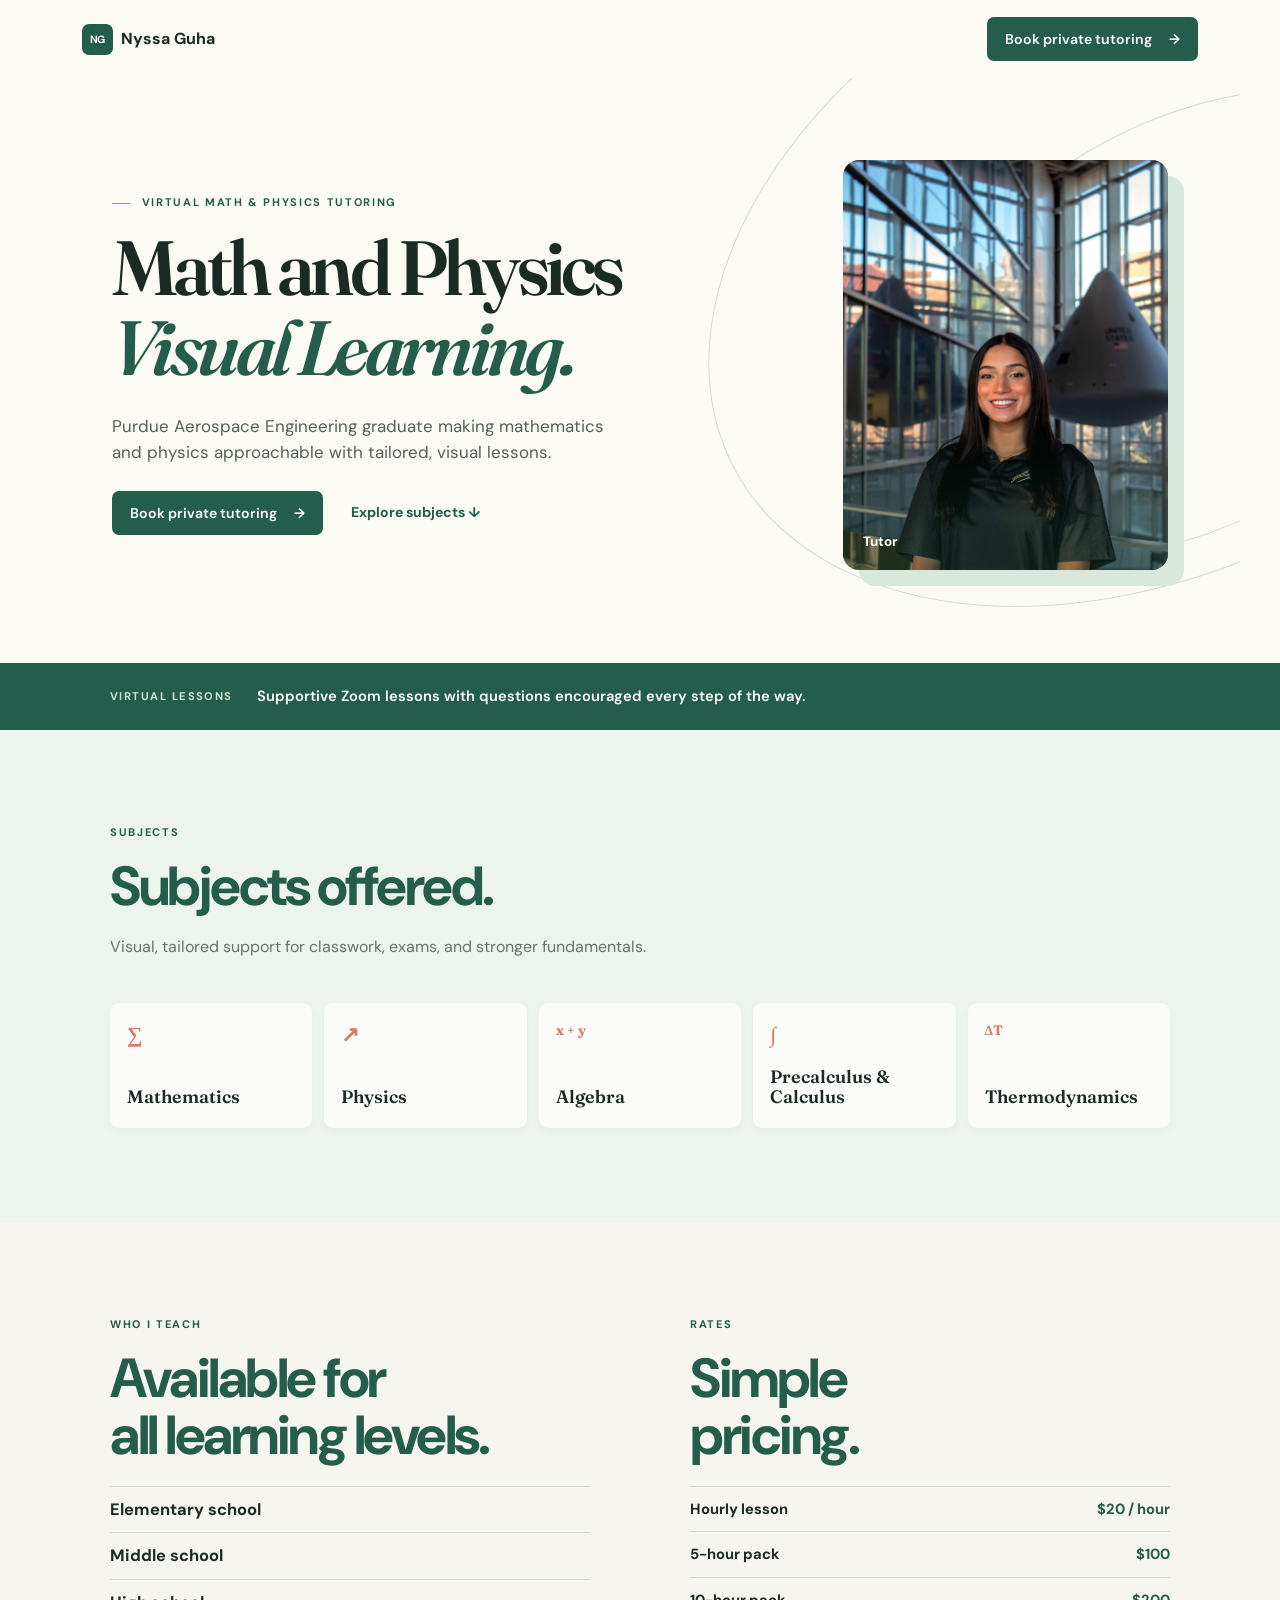
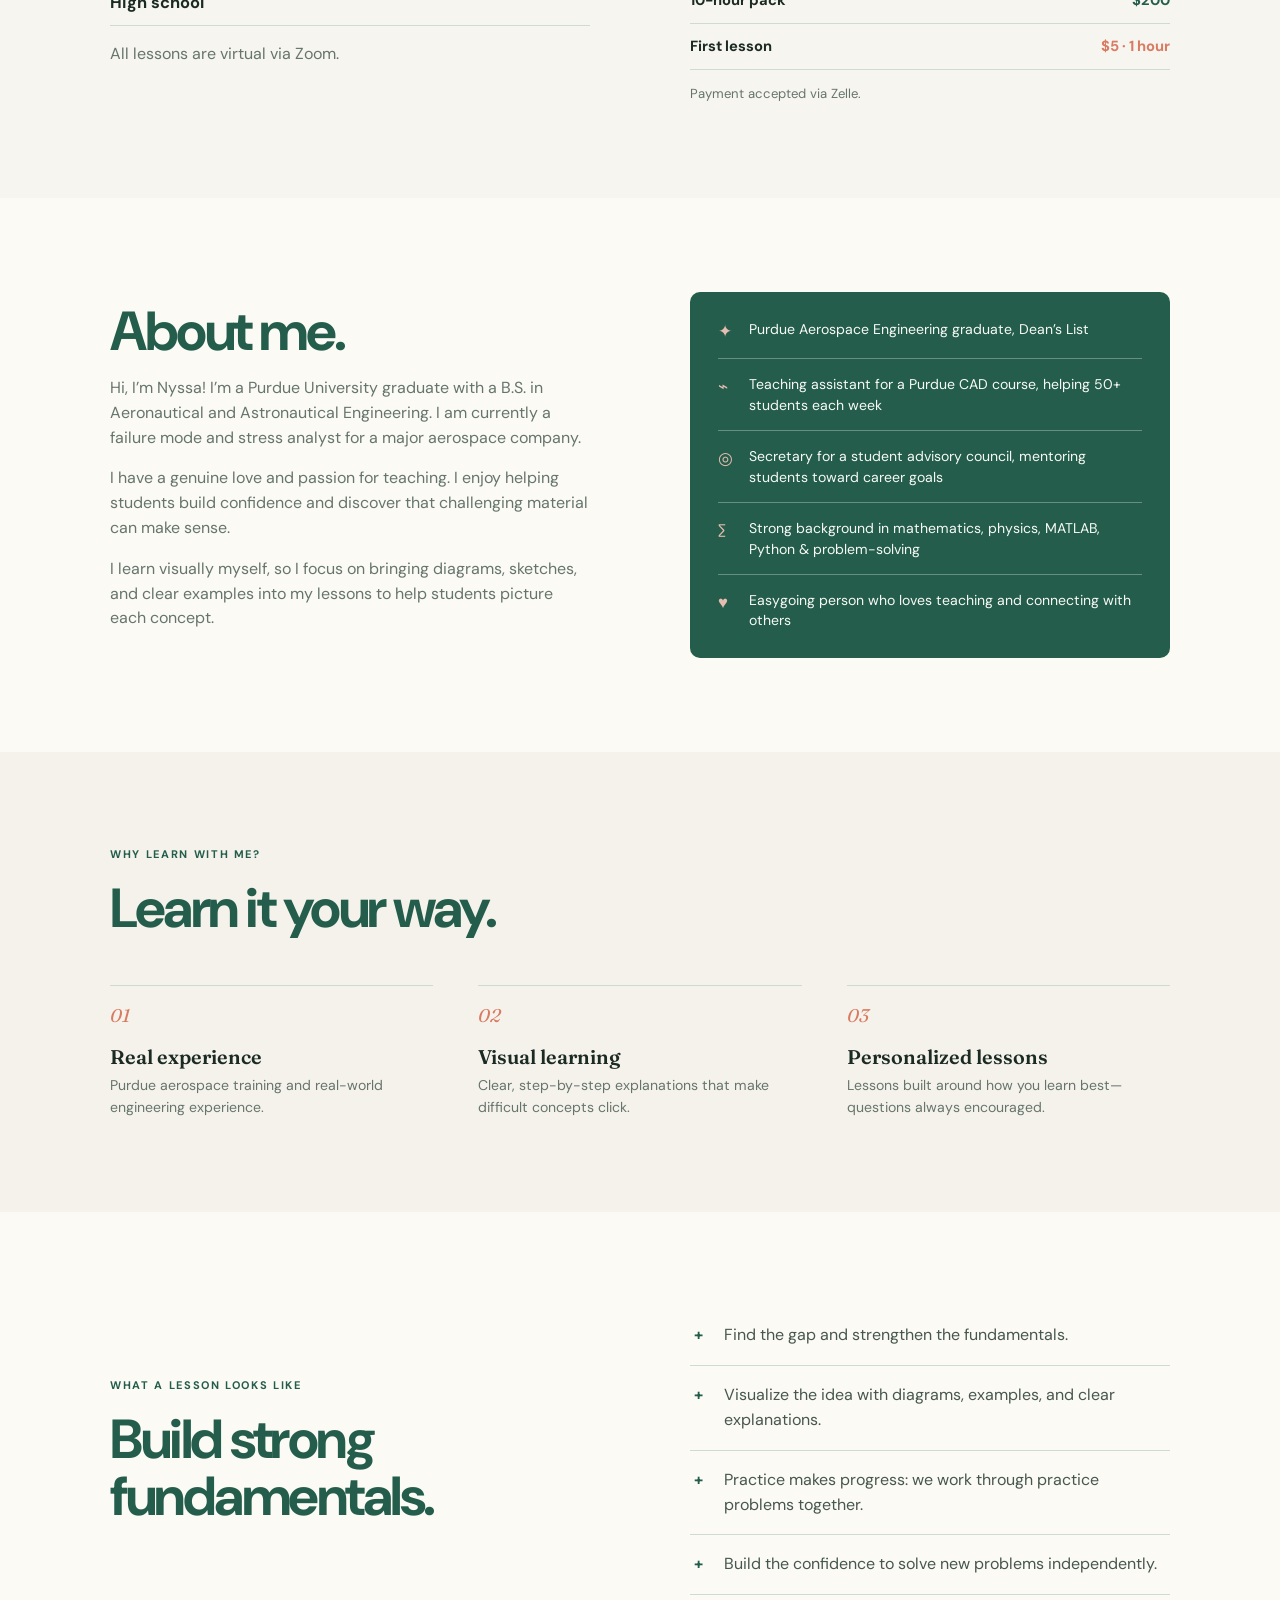
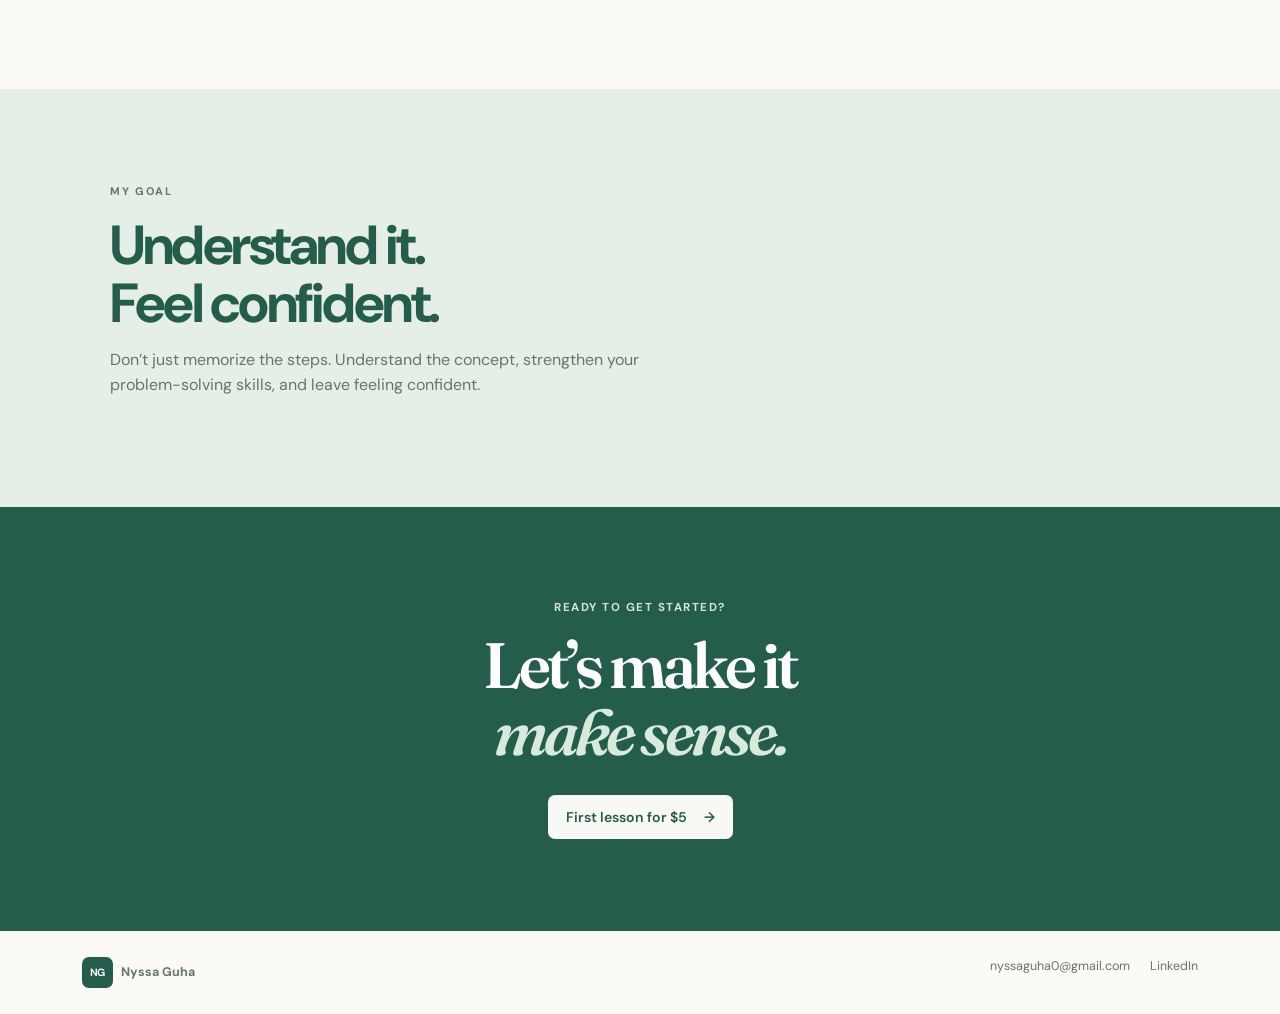
==== index.html @ 618f4556 "Add files via upload" ====
<!doctype html>
<html lang="en">
<head>
  <meta charset="utf-8"><meta name="viewport" content="width=device-width, initial-scale=1">
  <title>Nyssa Guha | Math & Physics Tutoring</title>
  <meta name="description" content="Virtual visual math and physics tutoring with Purdue Aerospace Engineer Nyssa Guha.">
  <link rel="preconnect" href="https://fonts.googleapis.com"><link rel="preconnect" href="https://fonts.gstatic.com" crossorigin>
  <link href="https://fonts.googleapis.com/css2?family=DM+Sans:wght@400;500;600;700&family=Fraunces:opsz,wght@9..144,600;9..144,700&display=swap" rel="stylesheet"><link rel="stylesheet" href="style.css"><link rel="stylesheet" href="hero.css">
</head>
<body>
  <header class="site-header"><a class="brand" href="index.html"><span>NG</span> Nyssa Guha</a><a class="button" href="booking.html">Book private tutoring <span>→</span></a></header>
  <main>
    <section class="hero">
      <div class="hero-orbit orbit-one"></div><div class="hero-orbit orbit-two"></div><div class="orbit-dot"></div>
      <div class="hero-copy">
        <p class="eyebrow"><span></span> Virtual math &amp; physics tutoring</p>
        <h1>Math and Physics<br><em>Visual Learning.</em></h1>
        <p class="hero-text">Purdue Aerospace Engineering graduate making mathematics and physics approachable with tailored, visual lessons.</p>
        <div class="actions"><a class="button" href="booking.html">Book private tutoring <span>→</span></a><a class="text-link" href="#subjects">Explore subjects ↓</a></div>
      </div>
      <div class="hero-photo"><div class="photo-frame"><img src="headshot.jpg" alt="Nyssa Guha, math and physics tutor"><div class="photo-tag"><strong>Tutor</strong></div></div></div>
    </section>
    <section class="virtual-strip"><div><span>Virtual lessons</span><strong>Supportive Zoom lessons with questions encouraged every step of the way.</strong></div></section>

    <section id="subjects" class="section subjects"><p class="section-label">Subjects</p><h2>Subjects offered.</h2><p class="intro-copy">Visual, tailored support for classwork, exams, and stronger fundamentals.</p><div class="subject-grid"><article><b>∑</b>Mathematics</article><article><b>↗</b>Physics</article><article><b>x + y</b>Algebra</article><article><b>∫</b>Precalculus &amp; Calculus</article><article><b>∆T</b>Thermodynamics</article></div></section>

    <section class="section quick-info"><div><p class="section-label">Who I teach</p><h2>Available for<br><em>all learning levels.</em></h2><ul><li><b>Elementary school</b></li><li><b>Middle school</b></li><li><b>High school</b></li></ul><p>All lessons are virtual via Zoom.</p></div><div><p class="section-label">Rates</p><h2>Simple<br><em>pricing.</em></h2><div class="rate-list"><p><b>Hourly lesson</b><span>$20 / hour</span></p><p><b>5-hour pack</b><span>$100</span></p><p><b>10-hour pack</b><span>$200</span></p><p class="free-rate"><b>First lesson</b><span>$5 · 1 hour</span></p></div><p class="payment-note">Payment accepted via Zelle.</p></div></section>

    <section class="section split" id="about"><div><h2>About me.</h2><p>Hi, I’m Nyssa! I’m a Purdue University graduate with a B.S. in Aeronautical and Astronautical Engineering. I am currently a failure mode and stress analyst for a major aerospace company.</p><p>I have a genuine love and passion for teaching. I enjoy helping students build confidence and discover that challenging material can make sense.</p><p>I learn visually myself, so I focus on bringing diagrams, sketches, and clear examples into my lessons to help students picture each concept.</p></div><aside class="credential-card"><p><i>✦</i><span>Purdue Aerospace Engineering graduate, Dean’s List</span></p><p><i>⌁</i><span>Teaching assistant for a Purdue CAD course, helping 50+ students each week</span></p><p><i>◎</i><span>Secretary for a student advisory council, mentoring students toward career goals</span></p><p><i>∑</i><span>Strong background in mathematics, physics, MATLAB, Python &amp; problem-solving</span></p><p><i>♥</i><span>Easygoing person who loves teaching and connecting with others</span></p></aside></section>

    <section class="section learn"><p class="section-label">Why learn with me?</p><h2>Learn it your way.</h2><div class="reason-grid"><article><b>01</b><h3>Real experience</h3><p>Purdue aerospace training and real-world engineering experience.</p></article><article><b>02</b><h3>Visual learning</h3><p>Clear, step-by-step explanations that make difficult concepts click.</p></article><article><b>03</b><h3>Personalized lessons</h3><p>Lessons built around how you learn best—questions always encouraged.</p></article></div></section>

    <section class="section lesson"><div><p class="section-label">What a lesson looks like</p><h2>Build strong<br><em>fundamentals.</em></h2></div><ul><li>Find the gap and strengthen the fundamentals.</li><li>Visualize the idea with diagrams, examples, and clear explanations.</li><li>Practice makes progress: we work through practice problems together.</li><li>Build the confidence to solve new problems independently.</li></ul></section>

    <section class="section levels single"><div><p class="section-label">My goal</p><h2>Understand it.<br><em>Feel confident.</em></h2><p>Don’t just memorize the steps. Understand the concept, strengthen your problem-solving skills, and leave feeling confident.</p></div></section>

    <section class="final-cta"><p>Ready to get started?</p><h2>Let’s make it<br><em>make sense.</em></h2><a class="button light" href="booking.html">First lesson for $5 <span>→</span></a></section>
  </main>
  <footer><a class="brand" href="index.html"><span>NG</span> Nyssa Guha</a><div class="footer-contact"><a href="mailto:nyssaguha0@gmail.com">nyssaguha0@gmail.com</a><a href="https://www.linkedin.com/in/nyssa-guha" target="_blank" rel="noopener noreferrer">LinkedIn</a></div></footer>
</body>
</html>
---- style.css ----
:root{--ink:#1b2a23;--green:#245d4b;--sage:#e6efe6;--cream:#fbfaf5;--muted:#66756c;--line:#cedbd0;--coral:#d97b62;--serif:'Fraunces',Georgia,serif;--sans:'DM Sans',Arial,sans-serif}*{box-sizing:border-box}html{scroll-behavior:smooth}body{margin:0;background:var(--cream);color:var(--ink);font:16px/1.55 var(--sans)}a{text-decoration:none;color:inherit}.site-header{height:78px;max-width:1200px;margin:auto;padding:0 42px;display:flex;align-items:center;justify-content:space-between}.brand{display:flex;align-items:center;gap:8px;font-weight:700}.brand span{display:grid;place-items:center;width:31px;height:31px;border-radius:7px;background:var(--green);color:white;font:700 .66rem var(--sans);letter-spacing:-.07em}.button{display:inline-flex;align-items:center;justify-content:center;gap:17px;background:var(--green);color:#fff;border:0;border-radius:7px;padding:13px 18px;font:600 .88rem var(--sans);cursor:pointer}.button:hover{transform:translateY(-2px)}.text-link{color:var(--green);font-weight:700;font-size:.88rem}.hero{min-height:585px;max-width:1200px;margin:auto;padding:58px 72px 70px;display:grid;grid-template-columns:1.12fr .88fr;align-items:center;gap:55px;position:relative;overflow:hidden}.hero-copy,.hero-photo{position:relative;z-index:1}.eyebrow,.section-label{color:var(--green);font-size:.69rem;font-weight:700;letter-spacing:.15em;text-transform:uppercase;margin:0 0 17px}.eyebrow span{display:inline-block;width:18px;height:1px;background:var(--coral);vertical-align:middle;margin-right:7px}h1,h2{font:600 clamp(2.45rem,4.3vw,4rem)/1.04 var(--serif);letter-spacing:-.06em;margin:0}h1{font-size:clamp(3.4rem,6vw,5.4rem)}em{color:var(--green)}.hero-text{max-width:515px;color:#536159;font-size:1.06rem;margin:25px 0}.actions{display:flex;gap:28px;align-items:center}.hero-photo{justify-self:end}.photo-frame{width:325px;height:410px;border-radius:16px;overflow:hidden;position:relative;background:#c9d9cf;transform:rotate(2deg);box-shadow:16px 16px 0 #d9e8dc}.photo-frame:after{content:'';position:absolute;inset:0;background:linear-gradient(transparent 60%,#153b2d77)}.photo-frame img{width:100%;height:100%;object-fit:cover;object-position:center top}.photo-tag{position:absolute;z-index:1;bottom:19px;left:20px;color:white;display:flex;flex-direction:column;font-size:.72rem;line-height:1.25}.photo-tag strong{font-size:.84rem}.hero-orbit{position:absolute;border:1px solid #aac5b28a;border-radius:50%}.orbit-one{width:960px;height:640px;right:-400px;top:-150px;transform:rotate(-27deg)}.orbit-two{width:630px;height:400px;right:-265px;top:45px;transform:rotate(-30deg)}.orbit-dot{position:absolute;width:10px;height:10px;border-radius:50%;background:var(--coral);right:150px;top:137px}.section{padding:94px max(42px,calc((100% - 1060px)/2))}.subjects{background:#edf3ed}.intro-copy{max-width:545px;color:var(--muted);margin:20px 0 0}.subject-grid{display:grid;grid-template-columns:repeat(5,1fr);gap:12px;margin-top:43px}.subject-grid article{border-radius:9px;background:#fbfcf9;padding:20px 17px;min-height:125px;display:flex;flex-direction:column;justify-content:space-between;font:600 1.12rem/1.15 var(--serif);box-shadow:0 3px 12px #1b2a2309}.subject-grid b{color:var(--coral);font-size:1.35rem}.subject-grid article:nth-child(3) b,.subject-grid article:nth-child(5) b{font-size:.86rem}.quick-info,.split,.lesson,.levels{display:grid;grid-template-columns:1fr 1fr;gap:100px;align-items:start}.quick-info{background:#f6f5ef}.quick-info ul{list-style:none;padding:0;margin:21px 0 14px}.quick-info li{border-top:1px solid var(--line);padding:10px 0;font-size:1.03rem}.quick-info li:last-child{border-bottom:1px solid var(--line)}.quick-info>div>p:last-child,.split p:not(.section-label),.levels p{color:var(--muted);max-width:570px}.rate-list{border-top:1px solid var(--line);margin-top:21px}.rate-list p{display:flex;justify-content:space-between;gap:12px;margin:0;padding:11px 0;border-bottom:1px solid var(--line);font-size:.92rem}.rate-list span{color:var(--green);font-weight:700}.rate-list .free-rate span{color:var(--coral)}.split{align-items:center}.credential-card{border-radius:10px;background:var(--green);color:#fff;padding:12px 28px}.credential-card p{padding:15px 0;margin:0;border-bottom:1px solid #ffffff4d;font-size:.88rem;line-height:1.45;display:grid;grid-template-columns:27px 1fr;gap:4px}.credential-card p:last-child{border:0}.credential-card i{font-style:normal;color:#e5bdb1;font-size:1.05rem}.credential-card span{color:#f7faf7}.learn{background:#f4f2eb}.reason-grid{display:grid;grid-template-columns:repeat(3,1fr);gap:45px;margin-top:48px}.reason-grid article{border-top:1px solid var(--line);padding-top:18px}.reason-grid b{font:italic 1.15rem var(--serif);color:var(--coral)}h3{font:600 1.24rem var(--serif);margin:15px 0 6px}.reason-grid p{color:var(--muted);font-size:.88rem;margin:0}.lesson{align-items:center}.lesson ul{list-style:none;padding:0;margin:0}.lesson li{padding:17px 0 17px 34px;border-bottom:1px solid var(--line);position:relative;color:#47574e}.lesson li:before{content:'+';position:absolute;left:4px;color:var(--green);font-weight:700}.levels{background:var(--sage);align-items:center}.goal{background:var(--green);color:white;border-radius:10px;padding:33px}.goal span{font-size:.7rem;font-weight:700;letter-spacing:.12em;text-transform:uppercase;color:#cfe1d3}.goal p{font:1.55rem/1.23 var(--serif);margin:15px 0 0}.final-cta{padding:92px 30px;text-align:center;background:var(--green);color:white}.final-cta p{font-size:.72rem;text-transform:uppercase;font-weight:700;letter-spacing:.13em;color:#d3e4d7;margin:0 0 15px}.final-cta h2{font-size:clamp(2.8rem,5vw,4.35rem)}.final-cta em{color:#d7eadb}.light{background:#f8f9f4;color:var(--green);margin-top:30px}footer{max-width:1200px;margin:auto;padding:26px 42px;display:flex;justify-content:space-between;color:var(--muted);font-size:.78rem}footer p{margin:0}.booking-page{background:#f1f5ef}.booking-main{max-width:1040px;margin:auto;padding:60px 42px 100px;display:grid;grid-template-columns:.8fr 1.2fr;gap:95px}.booking-intro{position:sticky;top:35px}.booking-intro>p:last-child{color:var(--muted);margin-top:22px}.booking-form{background:var(--cream);padding:34px;border-radius:11px;display:flex;flex-direction:column;gap:17px}.booking-form label,.booking-form legend{font-size:.74rem;font-weight:700;color:#3d5648}.booking-form input,.booking-form select,.booking-form textarea{display:block;width:100%;font:inherit;font-size:.9rem;padding:10px 11px;margin-top:5px;border:1px solid #cbd8ce;border-radius:5px;background:#fff}.form-row{display:grid;grid-template-columns:1fr 1fr;gap:13px}.booking-form fieldset{border:0;border-top:1px solid var(--line);border-bottom:1px solid var(--line);padding:20px 0;margin:3px 0}.booking-form fieldset p,.form-note{font-size:.77rem;color:var(--muted);margin:5px 0 13px}.time-grid{display:grid;grid-template-columns:repeat(2,1fr);gap:8px}.time-slot{font:600 .82rem var(--sans);text-align:left;padding:11px;border:1px solid #cbd8ce;background:#fff;border-radius:5px;color:var(--ink);cursor:pointer}.time-slot small{display:block;font-size:.69rem;color:var(--muted);font-weight:400;margin-top:2px}.time-slot.selected{background:var(--green);border-color:var(--green);color:#fff}.time-slot.selected small{color:#d4e5d7}.form-note{text-align:center;margin:0}@media(max-width:760px){.site-header{height:68px;padding:0 23px}.hero{padding:48px 26px 60px;grid-template-columns:1fr;gap:44px}.hero-photo{justify-self:center;order:-1}.photo-frame{height:330px;width:265px}.orbit-one{right:-630px;top:-250px}.orbit-two{right:-420px}.orbit-dot{right:74px;top:83px}.section{padding:75px 26px}.subject-grid{grid-template-columns:repeat(2,1fr);margin-top:33px}.quick-info,.split,.lesson,.levels{grid-template-columns:1fr;gap:44px}.reason-grid{grid-template-columns:1fr;gap:26px;margin-top:33px}.booking-main{padding:47px 23px 80px;grid-template-columns:1fr;gap:38px}.booking-intro{position:static}.booking-form{padding:24px}footer{padding:24px 23px}footer p{display:none}}@media(max-width:410px){h1{font-size:3.3rem}.actions{align-items:flex-start;flex-direction:column;gap:18px}.subject-grid,.form-row,.time-grid{grid-template-columns:1fr}.hero-text{font-size:1rem}}
---- hero.css ----
/* Keep the original hero treatment; give the mobile photo more presence. */
.photo-frame{transform:none}
.subjects h2{font-family:var(--sans);font-weight:700;letter-spacing:-.045em}
main .section h2{font-family:var(--sans);font-weight:700;letter-spacing:-.045em;color:var(--green)}
main .section h2 em{font-style:normal;color:inherit}
.payment-note{font-size:.82rem;color:var(--muted);margin:14px 0 0}
.virtual-strip{background:var(--green);color:#fff;padding:22px max(42px,calc((100% - 1060px)/2))}.virtual-strip div{display:flex;align-items:center;gap:24px}.virtual-strip span{font-size:.7rem;text-transform:uppercase;letter-spacing:.13em;font-weight:700;color:#cfe1d3}.virtual-strip strong{font-size:.92rem;font-weight:600}.levels.single{grid-template-columns:1fr}.levels.single>div{max-width:650px}@media(max-width:760px){.virtual-strip{padding:20px 26px}.virtual-strip div{align-items:flex-start;flex-direction:column;gap:5px}}
.footer-contact{display:flex;gap:20px}.footer-contact a{color:var(--muted)}.footer-contact a:hover{color:var(--green)}@media(max-width:760px){.footer-contact{align-items:flex-end;flex-direction:column;gap:4px;font-size:.72rem}}
@media(max-width:760px){.hero-photo{order:-1}.photo-frame{width:min(100%,360px);height:350px}}
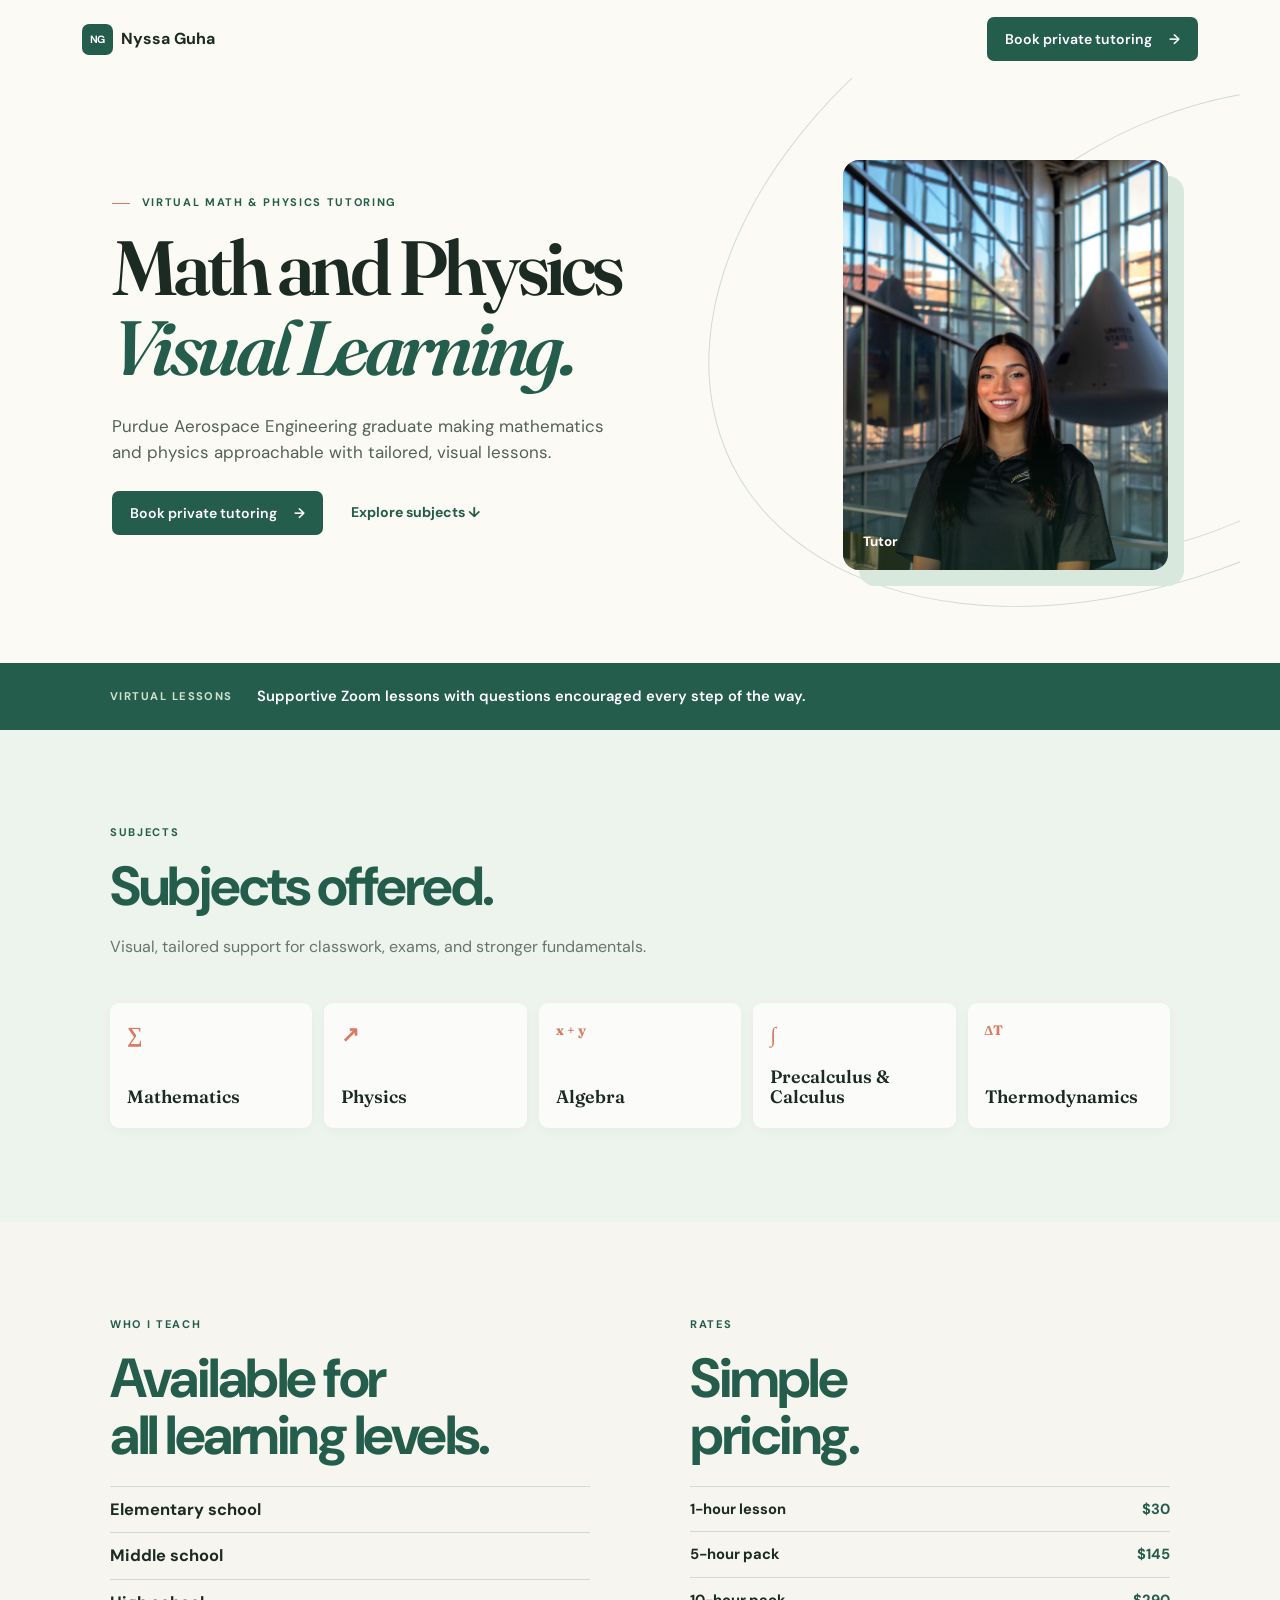
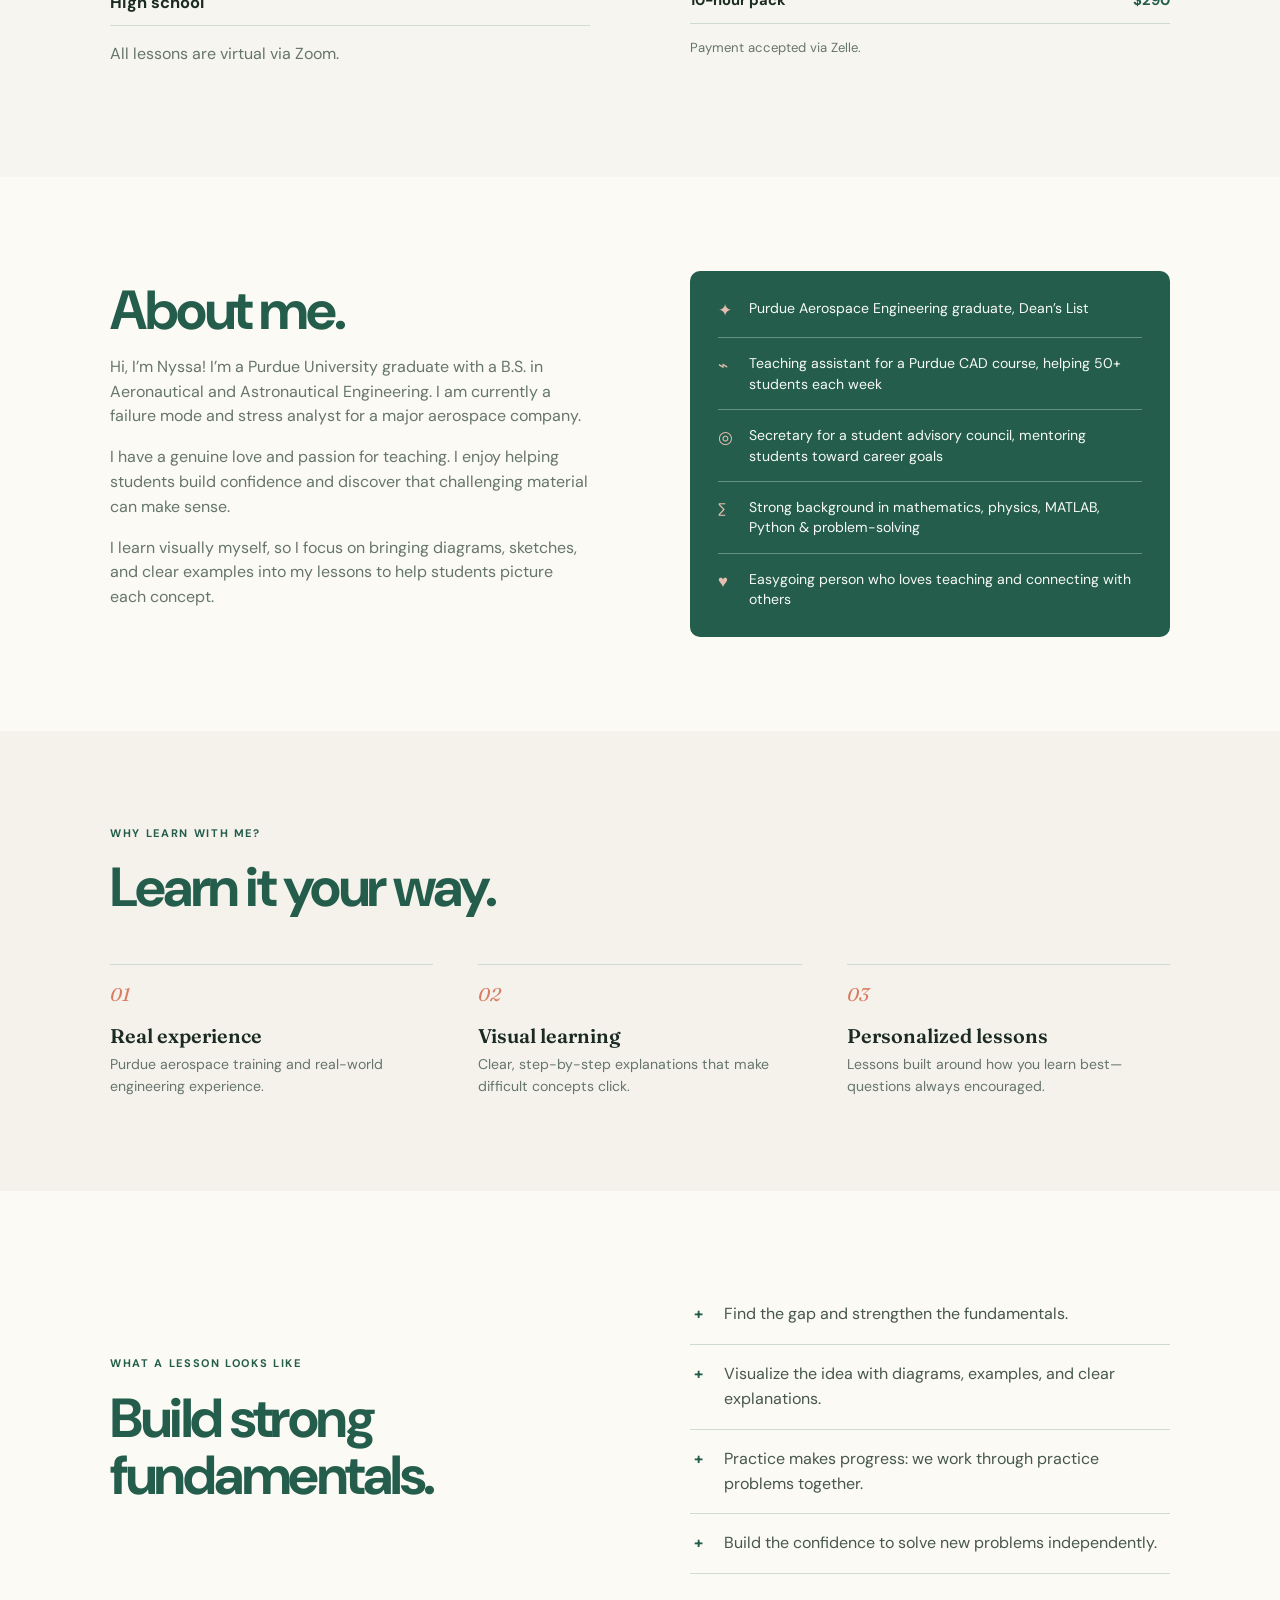
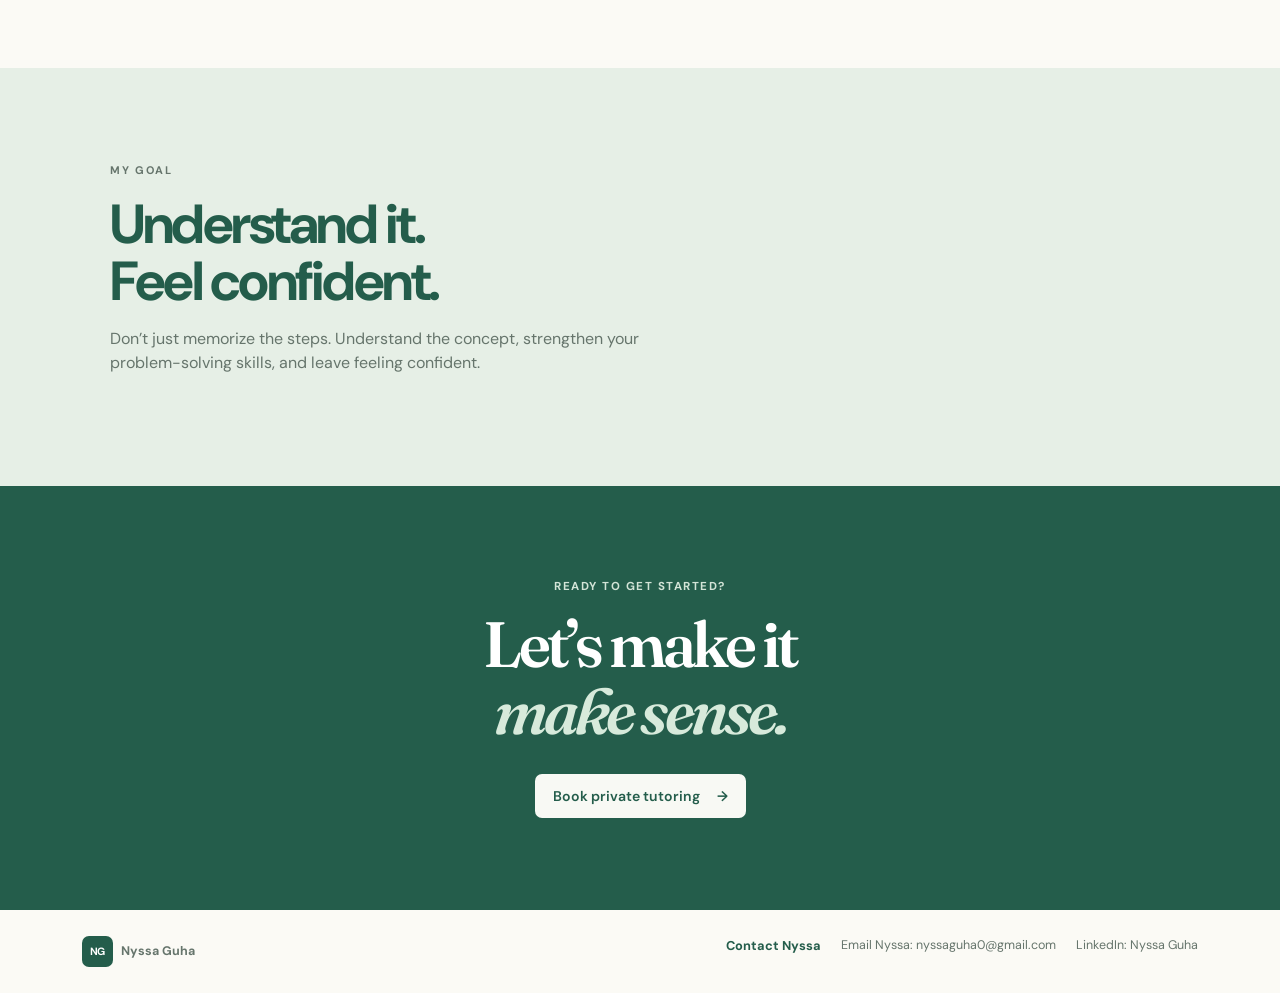
==== commit aa38c644: "Add files via upload" ====
--- a/index.html
+++ b/index.html
@@ -24,7 +24,7 @@
 
     <section id="subjects" class="section subjects"><p class="section-label">Subjects</p><h2>Subjects offered.</h2><p class="intro-copy">Visual, tailored support for classwork, exams, and stronger fundamentals.</p><div class="subject-grid"><article><b>∑</b>Mathematics</article><article><b>↗</b>Physics</article><article><b>x + y</b>Algebra</article><article><b>∫</b>Precalculus &amp; Calculus</article><article><b>∆T</b>Thermodynamics</article></div></section>
 
-    <section class="section quick-info"><div><p class="section-label">Who I teach</p><h2>Available for<br><em>all learning levels.</em></h2><ul><li><b>Elementary school</b></li><li><b>Middle school</b></li><li><b>High school</b></li></ul><p>All lessons are virtual via Zoom.</p></div><div><p class="section-label">Rates</p><h2>Simple<br><em>pricing.</em></h2><div class="rate-list"><p><b>Hourly lesson</b><span>$20 / hour</span></p><p><b>5-hour pack</b><span>$100</span></p><p><b>10-hour pack</b><span>$200</span></p><p class="free-rate"><b>First lesson</b><span>$5 · 1 hour</span></p></div><p class="payment-note">Payment accepted via Zelle.</p></div></section>
+    <section class="section quick-info"><div><p class="section-label">Who I teach</p><h2>Available for<br><em>all learning levels.</em></h2><ul><li><b>Elementary school</b></li><li><b>Middle school</b></li><li><b>High school</b></li></ul><p>All lessons are virtual via Zoom.</p></div><div><p class="section-label">Rates</p><h2>Simple<br><em>pricing.</em></h2><div class="rate-list"><p><b>1-hour lesson</b><span>$30</span></p><p><b>5-hour pack</b><span>$145</span></p><p><b>10-hour pack</b><span>$290</span></p></div><p class="payment-note">Payment accepted via Zelle.</p></div></section>
 
     <section class="section split" id="about"><div><h2>About me.</h2><p>Hi, I’m Nyssa! I’m a Purdue University graduate with a B.S. in Aeronautical and Astronautical Engineering. I am currently a failure mode and stress analyst for a major aerospace company.</p><p>I have a genuine love and passion for teaching. I enjoy helping students build confidence and discover that challenging material can make sense.</p><p>I learn visually myself, so I focus on bringing diagrams, sketches, and clear examples into my lessons to help students picture each concept.</p></div><aside class="credential-card"><p><i>✦</i><span>Purdue Aerospace Engineering graduate, Dean’s List</span></p><p><i>⌁</i><span>Teaching assistant for a Purdue CAD course, helping 50+ students each week</span></p><p><i>◎</i><span>Secretary for a student advisory council, mentoring students toward career goals</span></p><p><i>∑</i><span>Strong background in mathematics, physics, MATLAB, Python &amp; problem-solving</span></p><p><i>♥</i><span>Easygoing person who loves teaching and connecting with others</span></p></aside></section>
 
@@ -34,8 +34,8 @@
 
     <section class="section levels single"><div><p class="section-label">My goal</p><h2>Understand it.<br><em>Feel confident.</em></h2><p>Don’t just memorize the steps. Understand the concept, strengthen your problem-solving skills, and leave feeling confident.</p></div></section>
 
-    <section class="final-cta"><p>Ready to get started?</p><h2>Let’s make it<br><em>make sense.</em></h2><a class="button light" href="booking.html">First lesson for $5 <span>→</span></a></section>
+    <section class="final-cta"><p>Ready to get started?</p><h2>Let’s make it<br><em>make sense.</em></h2><a class="button light" href="booking.html">Book private tutoring <span>→</span></a></section>
   </main>
-  <footer><a class="brand" href="index.html"><span>NG</span> Nyssa Guha</a><div class="footer-contact"><a href="mailto:nyssaguha0@gmail.com">nyssaguha0@gmail.com</a><a href="https://www.linkedin.com/in/nyssa-guha" target="_blank" rel="noopener noreferrer">LinkedIn</a></div></footer>
+  <footer><a class="brand" href="index.html"><span>NG</span> Nyssa Guha</a><div class="footer-contact"><strong>Contact Nyssa</strong><a href="mailto:nyssaguha0@gmail.com?subject=Tutoring%20question">Email Nyssa: nyssaguha0@gmail.com</a><a href="https://www.linkedin.com/in/nyssa-guha" target="_blank" rel="noopener noreferrer">LinkedIn: Nyssa Guha</a></div></footer>
 </body>
 </html>
--- a/hero.css
+++ b/hero.css
@@ -6,4 +6,5 @@
 .payment-note{font-size:.82rem;color:var(--muted);margin:14px 0 0}
 .virtual-strip{background:var(--green);color:#fff;padding:22px max(42px,calc((100% - 1060px)/2))}.virtual-strip div{display:flex;align-items:center;gap:24px}.virtual-strip span{font-size:.7rem;text-transform:uppercase;letter-spacing:.13em;font-weight:700;color:#cfe1d3}.virtual-strip strong{font-size:.92rem;font-weight:600}.levels.single{grid-template-columns:1fr}.levels.single>div{max-width:650px}@media(max-width:760px){.virtual-strip{padding:20px 26px}.virtual-strip div{align-items:flex-start;flex-direction:column;gap:5px}}
 .footer-contact{display:flex;gap:20px}.footer-contact a{color:var(--muted)}.footer-contact a:hover{color:var(--green)}@media(max-width:760px){.footer-contact{align-items:flex-end;flex-direction:column;gap:4px;font-size:.72rem}}
+.footer-contact strong{color:var(--green);font-size:.8rem}.thanks{min-height:65vh;max-width:760px;margin:auto;padding:120px 42px}.thanks>p:not(.eyebrow){font-size:1.06rem;color:var(--muted);max-width:440px;margin:20px 0 30px}.thanks h1{font-size:clamp(3rem,6vw,5rem)}
 @media(max-width:760px){.hero-photo{order:-1}.photo-frame{width:min(100%,360px);height:350px}}
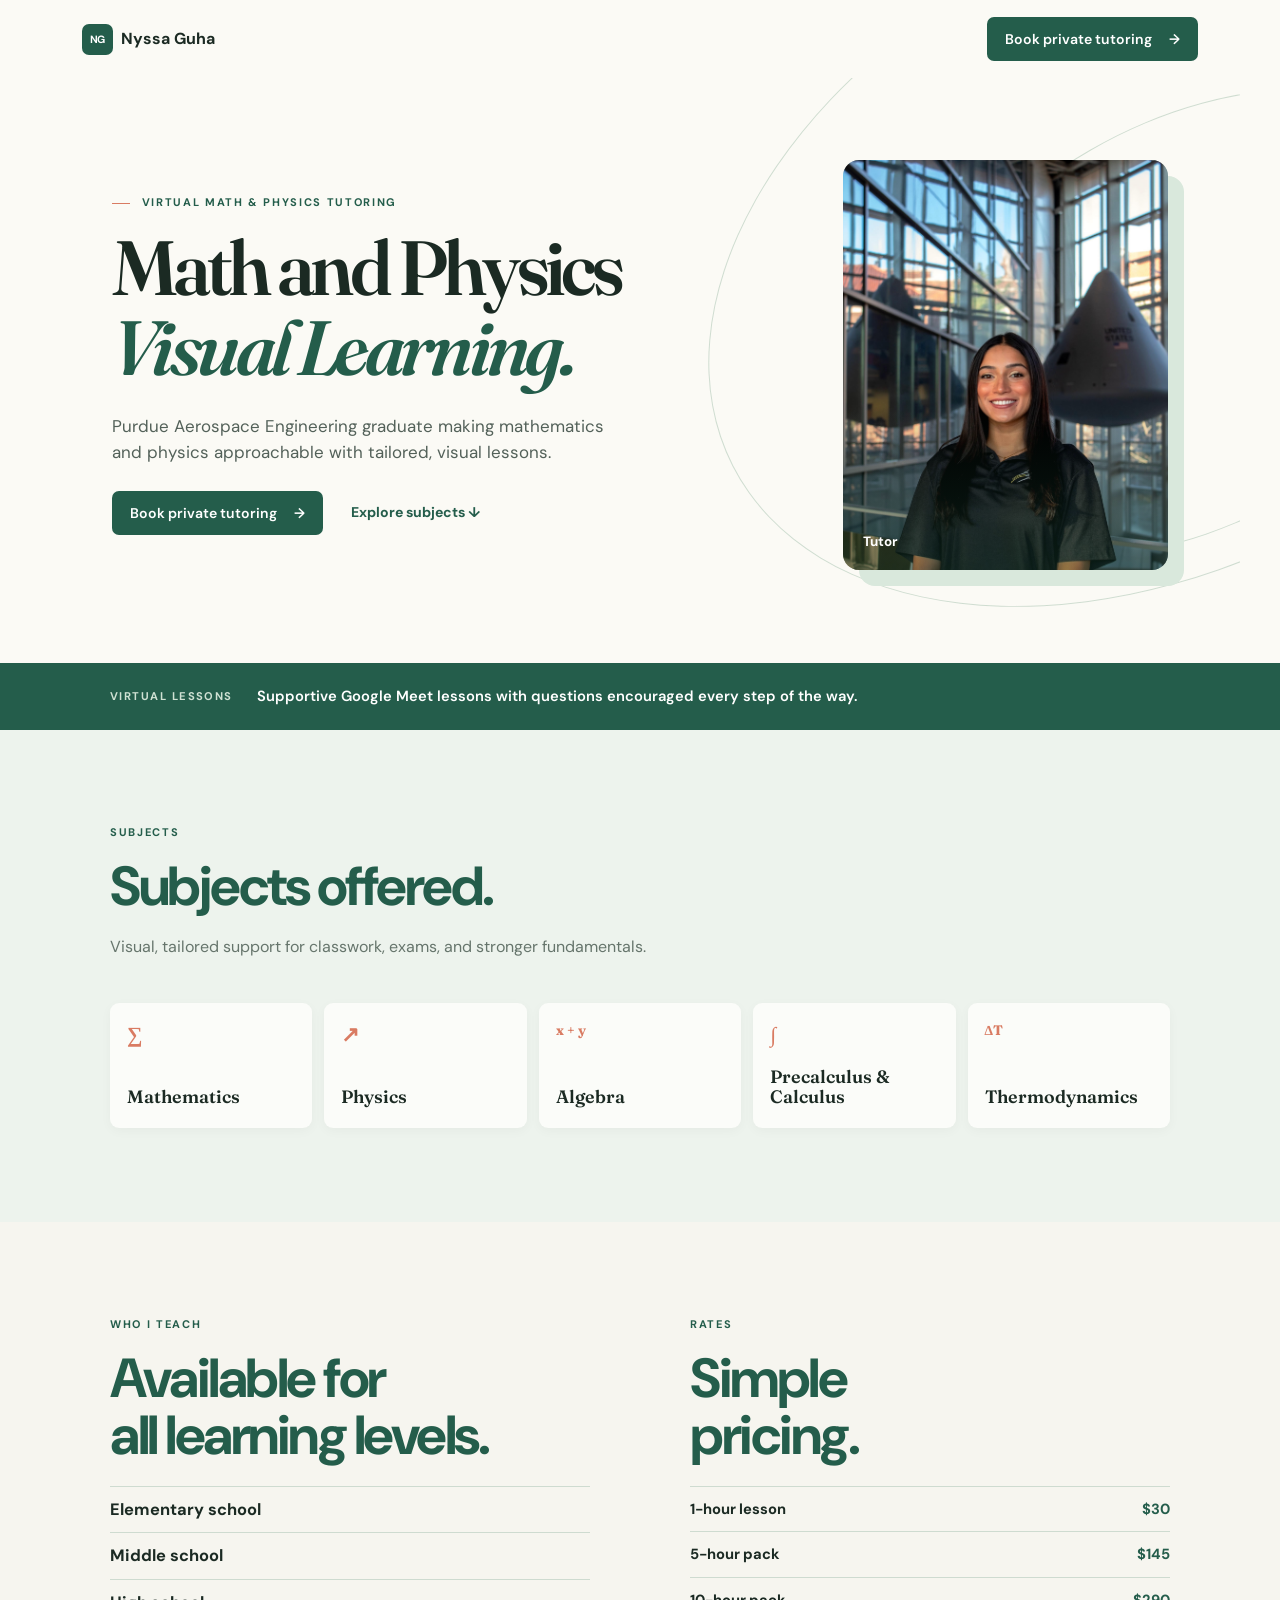
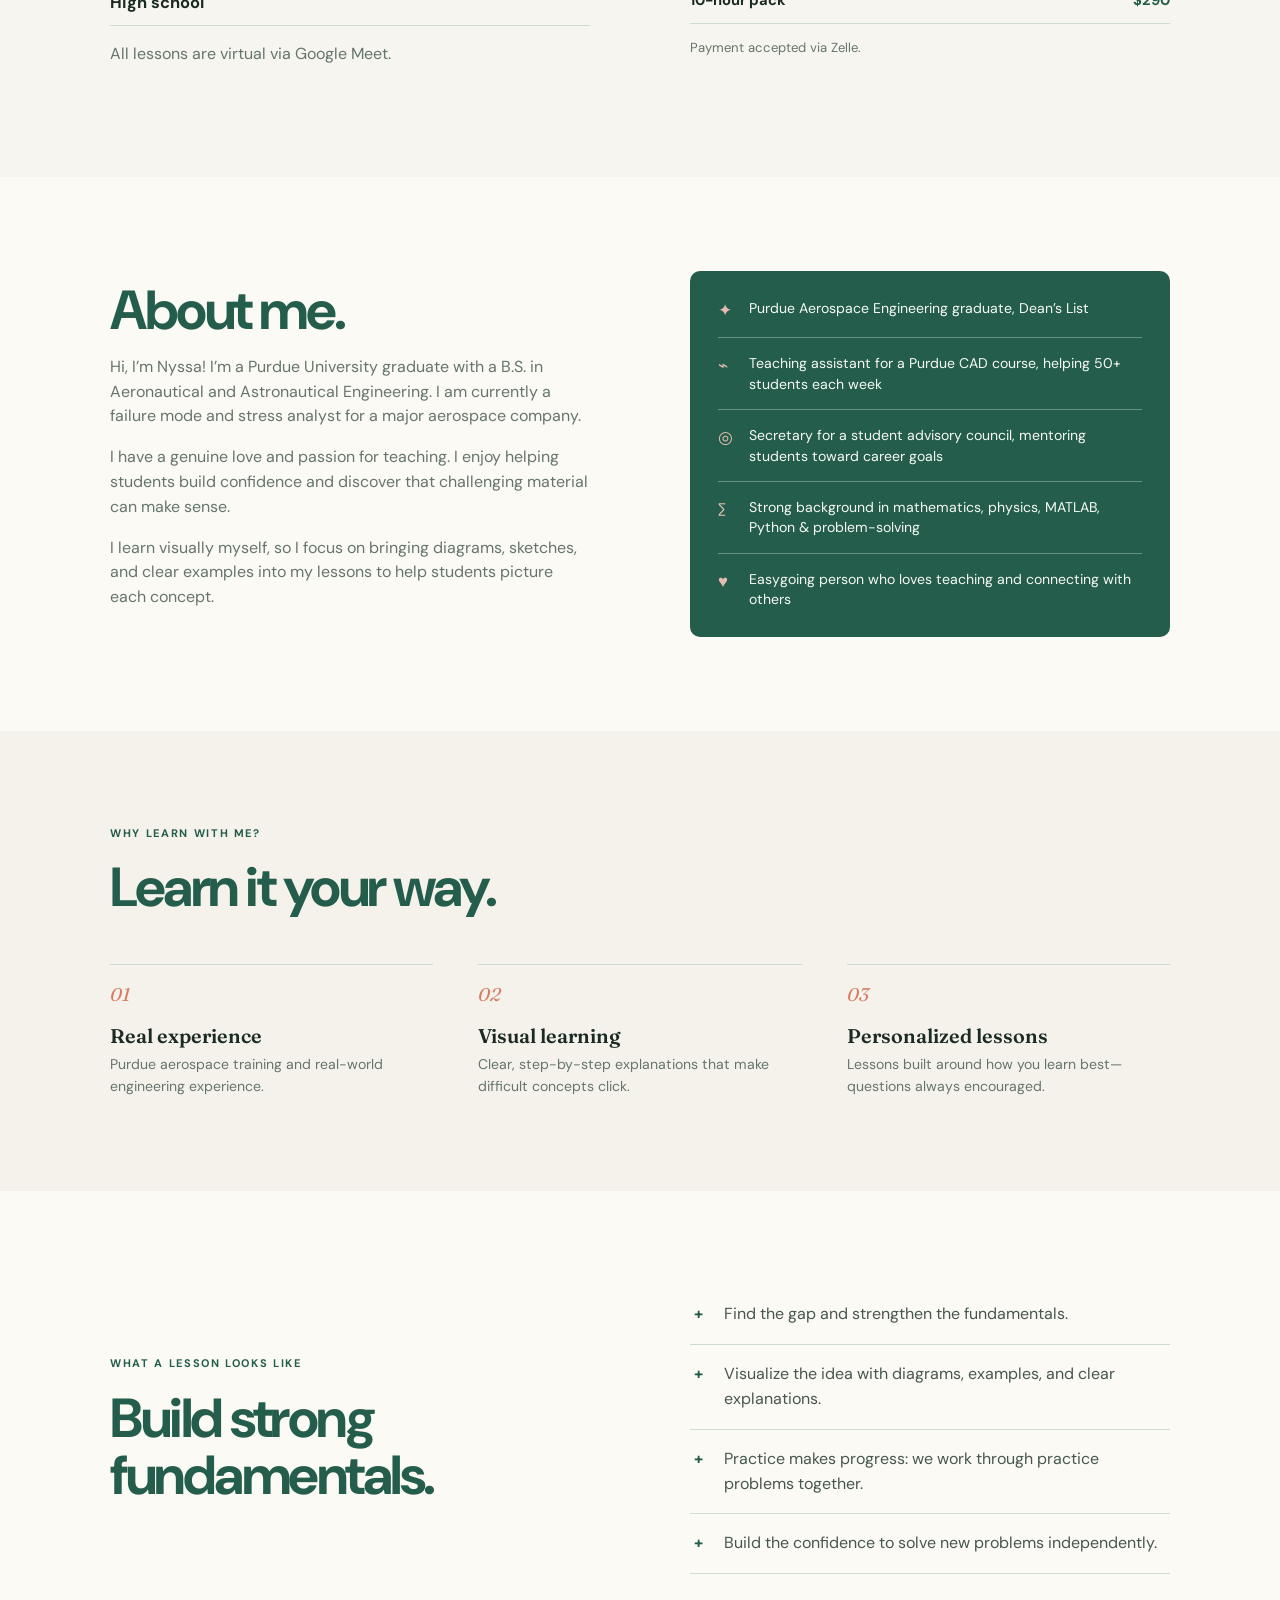
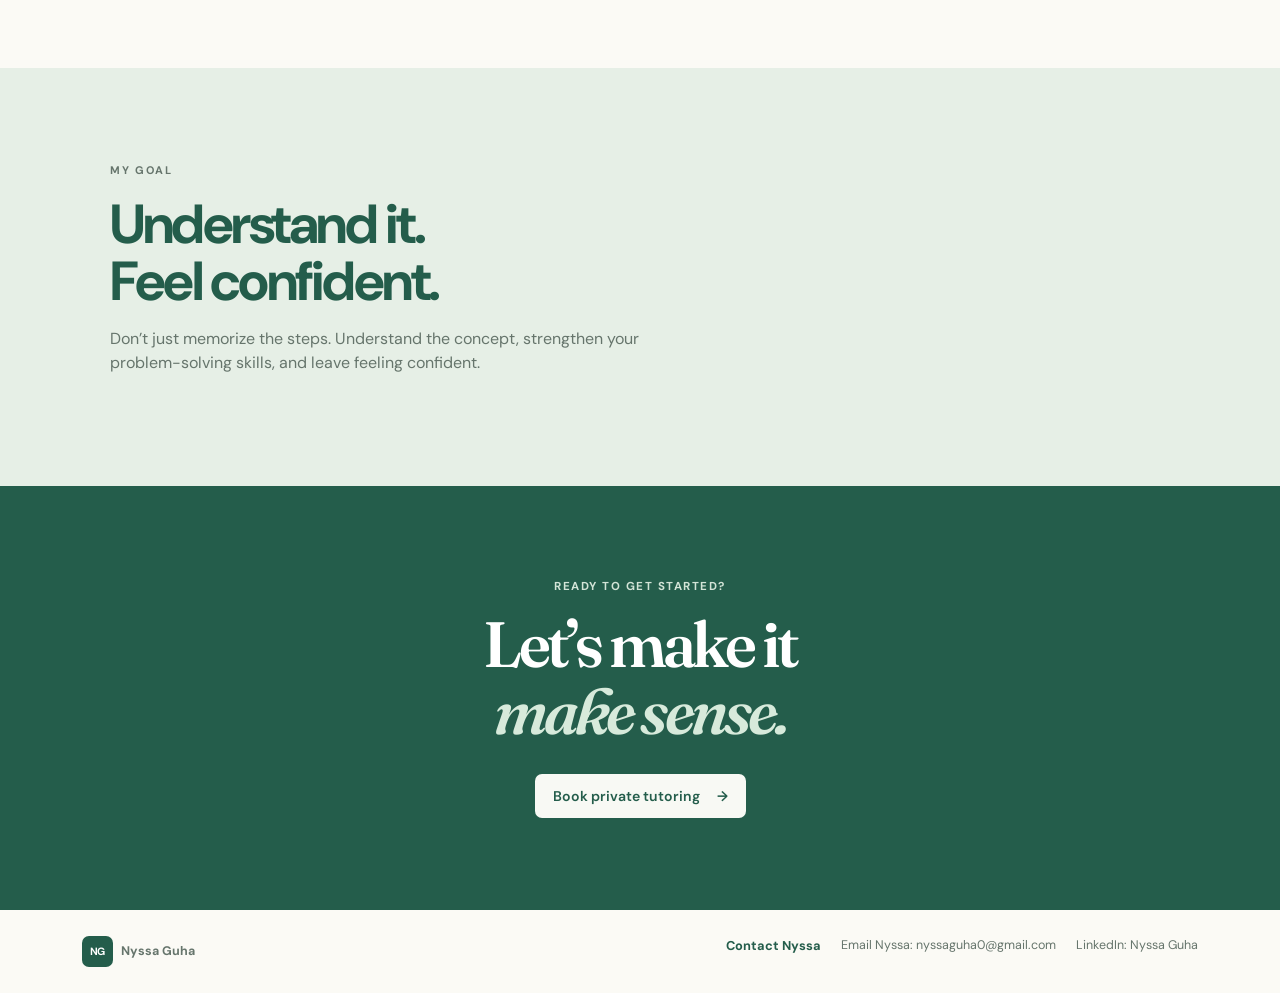
==== commit aecf43b2: "Add files via upload zoom to google meet" ====
--- a/index.html
+++ b/index.html
@@ -20,11 +20,11 @@
       </div>
       <div class="hero-photo"><div class="photo-frame"><img src="headshot.jpg" alt="Nyssa Guha, math and physics tutor"><div class="photo-tag"><strong>Tutor</strong></div></div></div>
     </section>
-    <section class="virtual-strip"><div><span>Virtual lessons</span><strong>Supportive Zoom lessons with questions encouraged every step of the way.</strong></div></section>
+    <section class="virtual-strip"><div><span>Virtual lessons</span><strong>Supportive Google Meet lessons with questions encouraged every step of the way.</strong></div></section>
 
     <section id="subjects" class="section subjects"><p class="section-label">Subjects</p><h2>Subjects offered.</h2><p class="intro-copy">Visual, tailored support for classwork, exams, and stronger fundamentals.</p><div class="subject-grid"><article><b>∑</b>Mathematics</article><article><b>↗</b>Physics</article><article><b>x + y</b>Algebra</article><article><b>∫</b>Precalculus &amp; Calculus</article><article><b>∆T</b>Thermodynamics</article></div></section>
 
-    <section class="section quick-info"><div><p class="section-label">Who I teach</p><h2>Available for<br><em>all learning levels.</em></h2><ul><li><b>Elementary school</b></li><li><b>Middle school</b></li><li><b>High school</b></li></ul><p>All lessons are virtual via Zoom.</p></div><div><p class="section-label">Rates</p><h2>Simple<br><em>pricing.</em></h2><div class="rate-list"><p><b>1-hour lesson</b><span>$30</span></p><p><b>5-hour pack</b><span>$145</span></p><p><b>10-hour pack</b><span>$290</span></p></div><p class="payment-note">Payment accepted via Zelle.</p></div></section>
+    <section class="section quick-info"><div><p class="section-label">Who I teach</p><h2>Available for<br><em>all learning levels.</em></h2><ul><li><b>Elementary school</b></li><li><b>Middle school</b></li><li><b>High school</b></li></ul><p>All lessons are virtual via Google Meet.</p></div><div><p class="section-label">Rates</p><h2>Simple<br><em>pricing.</em></h2><div class="rate-list"><p><b>1-hour lesson</b><span>$30</span></p><p><b>5-hour pack</b><span>$145</span></p><p><b>10-hour pack</b><span>$290</span></p></div><p class="payment-note">Payment accepted via Zelle.</p></div></section>
 
     <section class="section split" id="about"><div><h2>About me.</h2><p>Hi, I’m Nyssa! I’m a Purdue University graduate with a B.S. in Aeronautical and Astronautical Engineering. I am currently a failure mode and stress analyst for a major aerospace company.</p><p>I have a genuine love and passion for teaching. I enjoy helping students build confidence and discover that challenging material can make sense.</p><p>I learn visually myself, so I focus on bringing diagrams, sketches, and clear examples into my lessons to help students picture each concept.</p></div><aside class="credential-card"><p><i>✦</i><span>Purdue Aerospace Engineering graduate, Dean’s List</span></p><p><i>⌁</i><span>Teaching assistant for a Purdue CAD course, helping 50+ students each week</span></p><p><i>◎</i><span>Secretary for a student advisory council, mentoring students toward career goals</span></p><p><i>∑</i><span>Strong background in mathematics, physics, MATLAB, Python &amp; problem-solving</span></p><p><i>♥</i><span>Easygoing person who loves teaching and connecting with others</span></p></aside></section>
 
